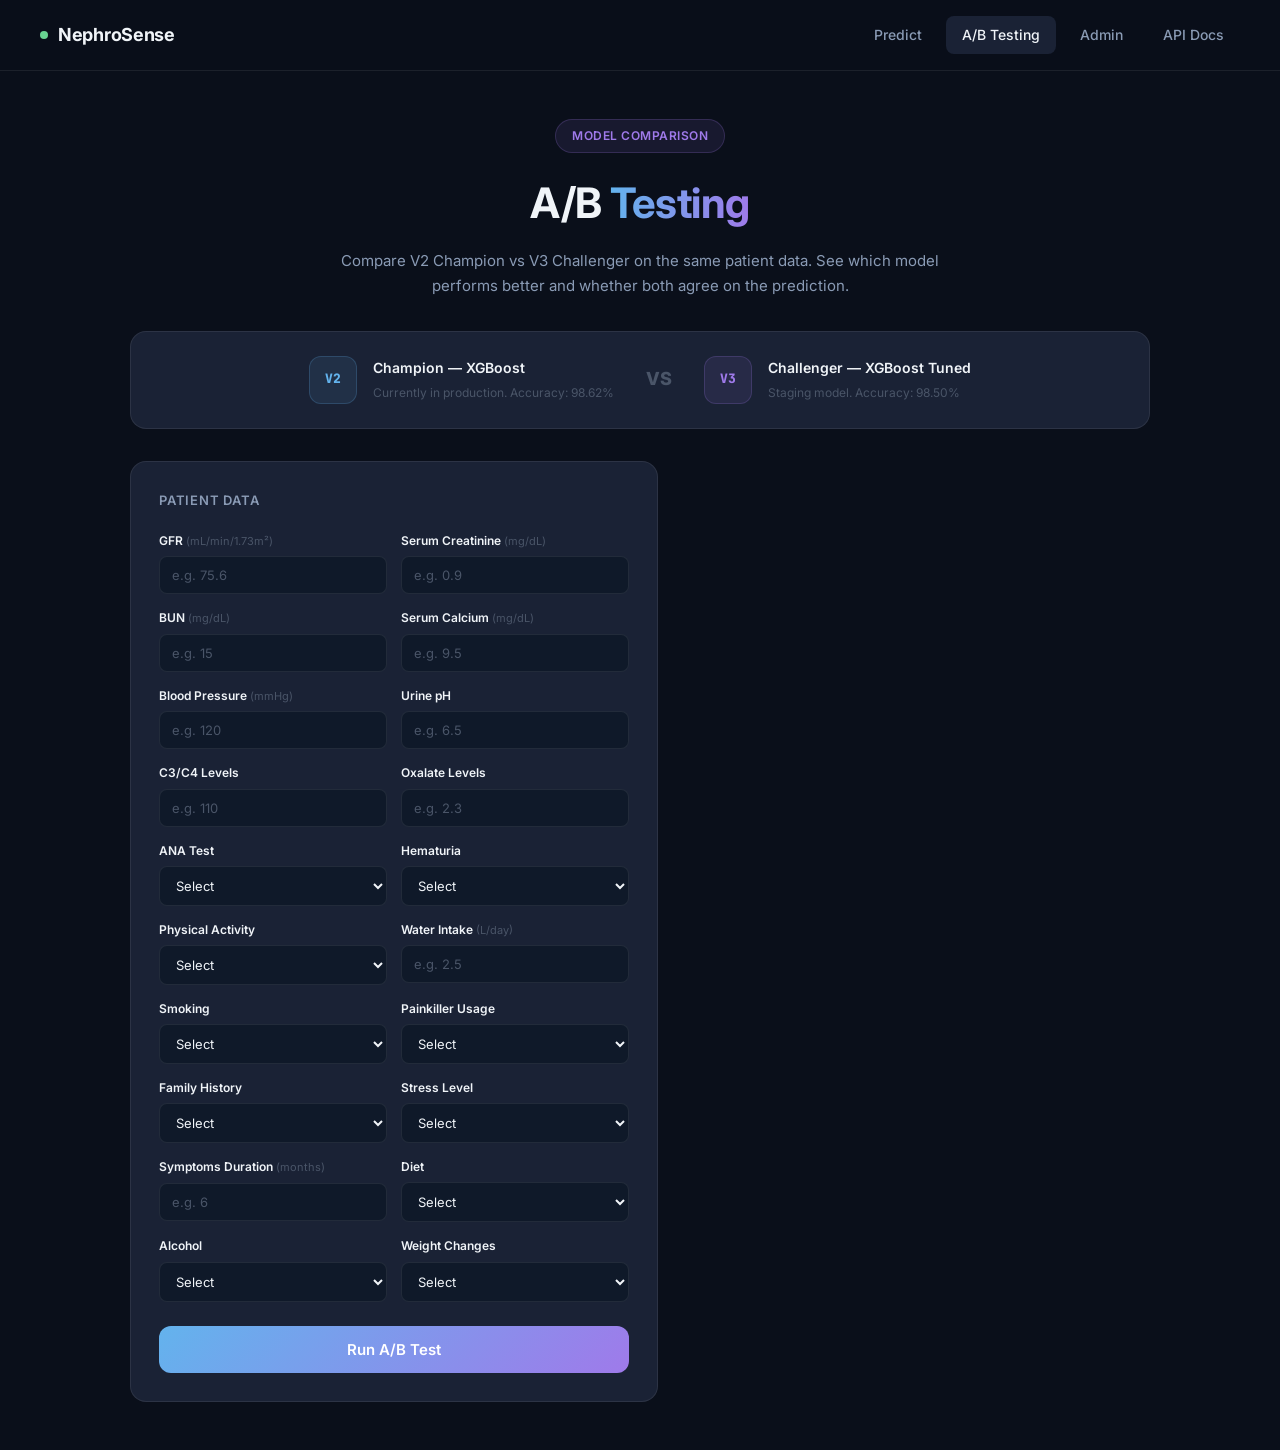
==== frontend/ab_test.html @ 29eca3bd "Initial commit: NephroSense CKD Prediction System" ====
<!DOCTYPE html>
<html lang="en">
<head>
    <meta charset="UTF-8">
    <meta name="viewport" content="width=device-width, initial-scale=1.0">
    <title>NephroSense — A/B Testing</title>
    <link rel="stylesheet" href="css/style.css">
    <link rel="stylesheet" href="css/ab_test.css">
</head>
<body>

    <!-- NAVBAR -->
    <nav class="navbar">
        <div class="nav-brand">
            <span class="brand-dot"></span>
            NephroSense
        </div>
        <div class="nav-links">
            <a href="index.html">Predict</a>
            <a href="ab_test.html" class="active">A/B Testing</a>
            <a href="admin.html">Admin</a>
            <a href="http://127.0.0.1:8000/docs" target="_blank">API Docs</a>
        </div>
    </nav>

    <main class="ab-container">

        <!-- HEADER -->
        <div class="ab-header">
            <div class="ab-badge">Model Comparison</div>
            <h1>A/B <span class="accent">Testing</span></h1>
            <p>Compare V2 Champion vs V3 Challenger on the same patient data. See which model performs better and whether both agree on the prediction.</p>
        </div>

        <!-- EXPLANATION -->
        <div class="ab-explainer">
            <div class="explainer-item">
                <div class="explainer-icon">V2</div>
                <div>
                    <div class="explainer-title">Champion — XGBoost</div>
                    <div class="explainer-desc">Currently in production. Accuracy: 98.62%</div>
                </div>
            </div>
            <div class="explainer-vs">VS</div>
            <div class="explainer-item">
                <div class="explainer-icon challenger">V3</div>
                <div>
                    <div class="explainer-title">Challenger — XGBoost Tuned</div>
                    <div class="explainer-desc">Staging model. Accuracy: 98.50%</div>
                </div>
            </div>
        </div>

        <!-- FORM + RESULTS -->
        <div class="ab-main">

            <!-- INPUT FORM -->
            <div class="ab-form-section">
                <div class="section-title">Patient Data</div>

                <form id="ab-form">
                    <div class="ab-form-grid">

                        <div class="form-group">
                            <label>GFR <span class="unit">(mL/min/1.73m²)</span></label>
                            <input type="number" name="gfr" placeholder="e.g. 75.6" step="0.01" required>
                        </div>

                        <div class="form-group">
                            <label>Serum Creatinine <span class="unit">(mg/dL)</span></label>
                            <input type="number" name="serum_creatinine" placeholder="e.g. 0.9" step="0.01" required>
                        </div>

                        <div class="form-group">
                            <label>BUN <span class="unit">(mg/dL)</span></label>
                            <input type="number" name="bun" placeholder="e.g. 15" step="0.1" required>
                        </div>

                        <div class="form-group">
                            <label>Serum Calcium <span class="unit">(mg/dL)</span></label>
                            <input type="number" name="serum_calcium" placeholder="e.g. 9.5" step="0.01" required>
                        </div>

                        <div class="form-group">
                            <label>Blood Pressure <span class="unit">(mmHg)</span></label>
                            <input type="number" name="blood_pressure" placeholder="e.g. 120" step="0.1" required>
                        </div>

                        <div class="form-group">
                            <label>Urine pH</label>
                            <input type="number" name="urine_ph" placeholder="e.g. 6.5" step="0.1" required>
                        </div>

                        <div class="form-group">
                            <label>C3/C4 Levels</label>
                            <input type="number" name="c3_c4" placeholder="e.g. 110" step="0.01" required>
                        </div>

                        <div class="form-group">
                            <label>Oxalate Levels</label>
                            <input type="number" name="oxalate_levels" placeholder="e.g. 2.3" step="0.01" required>
                        </div>

                        <div class="form-group">
                            <label>ANA Test</label>
                            <select name="ana" required>
                                <option value="">Select</option>
                                <option value="positive">Positive</option>
                                <option value="negative">Negative</option>
                            </select>
                        </div>

                        <div class="form-group">
                            <label>Hematuria</label>
                            <select name="hematuria" required>
                                <option value="">Select</option>
                                <option value="positive">Positive</option>
                                <option value="negative">Negative</option>
                            </select>
                        </div>

                        <div class="form-group">
                            <label>Physical Activity</label>
                            <select name="physical_activity" required>
                                <option value="">Select</option>
                                <option value="daily">Daily</option>
                                <option value="weekly">Weekly</option>
                                <option value="rarely">Rarely</option>
                            </select>
                        </div>

                        <div class="form-group">
                            <label>Water Intake <span class="unit">(L/day)</span></label>
                            <input type="number" name="water_intake" placeholder="e.g. 2.5" step="0.1" required>
                        </div>

                        <div class="form-group">
                            <label>Smoking</label>
                            <select name="smoking" required>
                                <option value="">Select</option>
                                <option value="yes">Yes</option>
                                <option value="no">No</option>
                            </select>
                        </div>

                        <div class="form-group">
                            <label>Painkiller Usage</label>
                            <select name="painkiller_usage" required>
                                <option value="">Select</option>
                                <option value="yes">Yes</option>
                                <option value="no">No</option>
                            </select>
                        </div>

                        <div class="form-group">
                            <label>Family History</label>
                            <select name="family_history" required>
                                <option value="">Select</option>
                                <option value="yes">Yes</option>
                                <option value="no">No</option>
                            </select>
                        </div>

                        <div class="form-group">
                            <label>Stress Level</label>
                            <select name="stress_level" required>
                                <option value="">Select</option>
                                <option value="low">Low</option>
                                <option value="moderate">Moderate</option>
                                <option value="high">High</option>
                            </select>
                        </div>

                        <div class="form-group">
                            <label>Symptoms Duration <span class="unit">(months)</span></label>
                            <input type="number" name="months" placeholder="e.g. 6" min="1" required>
                        </div>

                        <div class="form-group">
                            <label>Diet</label>
                            <select name="diet" required>
                                <option value="">Select</option>
                                <option value="balanced">Balanced</option>
                                <option value="high protein">High Protein</option>
                                <option value="low salt">Low Salt</option>
                            </select>
                        </div>

                        <div class="form-group">
                            <label>Alcohol</label>
                            <select name="alcohol" required>
                                <option value="">Select</option>
                                <option value="never">Never</option>
                                <option value="occasionally">Occasionally</option>
                                <option value="daily">Daily</option>
                            </select>
                        </div>

                        <div class="form-group">
                            <label>Weight Changes</label>
                            <select name="weight_changes" required>
                                <option value="">Select</option>
                                <option value="stable">Stable</option>
                                <option value="loss">Loss</option>
                                <option value="gain">Gain</option>
                            </select>
                        </div>

                    </div>

                    <button type="submit" class="btn-ab-test" id="btn-ab">
                        <span id="ab-btn-text">Run A/B Test</span>
                        <span id="ab-btn-loader" style="display:none">Comparing Models...</span>
                    </button>
                </form>
            </div>

            <!-- RESULTS -->
            <div class="ab-results-section" id="ab-results" style="display:none">

                <!-- AGREEMENT STATUS -->
                <div class="agreement-banner" id="agreement-banner">
                    <div class="agreement-icon" id="agreement-icon"></div>
                    <div class="agreement-text" id="agreement-text"></div>
                </div>

                <!-- COMPARISON CARDS -->
                <div class="comparison-row">

                    <!-- V2 -->
                    <div class="model-result-card" id="v2-card">
                        <div class="model-tag champion">Champion</div>
                        <div class="model-version">V2 — XGBoost</div>
                        <div class="model-stage" id="v2-stage">--</div>
                        <div class="model-stage-label" id="v2-label">--</div>
                        <div class="model-confidence">
                            <span class="conf-label">Confidence</span>
                            <span class="conf-value" id="v2-confidence">--</span>
                        </div>
                        <div class="conf-bar-wrap">
                            <div class="conf-bar-fill champion-bar" id="v2-bar"></div>
                        </div>
                    </div>

                    <!-- V3 -->
                    <div class="model-result-card" id="v3-card">
                        <div class="model-tag challenger">Challenger</div>
                        <div class="model-version">V3 — XGBoost Tuned</div>
                        <div class="model-stage" id="v3-stage">--</div>
                        <div class="model-stage-label" id="v3-label">--</div>
                        <div class="model-confidence">
                            <span class="conf-label">Confidence</span>
                            <span class="conf-value" id="v3-confidence">--</span>
                        </div>
                        <div class="conf-bar-wrap">
                            <div class="conf-bar-fill challenger-bar" id="v3-bar"></div>
                        </div>
                    </div>

                </div>

                <!-- WINNER -->
                <div class="winner-section" id="winner-section">
                    <div class="winner-label">Higher Confidence</div>
                    <div class="winner-value" id="winner-text">--</div>
                </div>

                <!-- RESET -->
                <button class="btn-reset" onclick="resetTest()">Test Again</button>

            </div>

        </div>

    </main>

    <script src="js/api.js"></script>
    <script src="js/ab_test.js"></script>
</body>
</html>
---- frontend/css/style.css ----
/* =============================================
   NEPHROSENSE — Common Styles
   ============================================= */

@import url('https://fonts.googleapis.com/css2?family=Inter:wght@300;400;500;600;700&family=JetBrains+Mono:wght@400;500&display=swap');

/* RESET */
*, *::before, *::after {
    margin: 0;
    padding: 0;
    box-sizing: border-box;
}

/* TOKENS */
:root {
    --bg-primary: #0a0f1a;
    --bg-secondary: #111827;
    --bg-card: #1a2235;
    --bg-input: #0f1929;
    --border: rgba(255, 255, 255, 0.08);
    --border-focus: rgba(99, 179, 237, 0.5);

    --accent-blue: #63b3ed;
    --accent-purple: #9f7aea;
    --accent-green: #68d391;
    --accent-red: #fc8181;
    --accent-yellow: #f6e05e;

    --text-primary: #f0f4f8;
    --text-secondary: #8a9bb5;
    --text-muted: #4a5568;

    --font-main: 'Inter', sans-serif;
    --font-mono: 'JetBrains Mono', monospace;

    --radius-sm: 8px;
    --radius-md: 12px;
    --radius-lg: 16px;
    --radius-xl: 24px;
}

body {
    font-family: var(--font-main);
    background: var(--bg-primary);
    color: var(--text-primary);
    min-height: 100vh;
    line-height: 1.6;
}

/* =============================================
   NAVBAR
   ============================================= */
.navbar {
    display: flex;
    align-items: center;
    justify-content: space-between;
    padding: 16px 40px;
    background: rgba(10, 15, 26, 0.95);
    border-bottom: 1px solid var(--border);
    position: sticky;
    top: 0;
    z-index: 100;
    backdrop-filter: blur(10px);
}

.nav-brand {
    display: flex;
    align-items: center;
    gap: 10px;
    font-size: 18px;
    font-weight: 700;
    color: var(--text-primary);
    letter-spacing: -0.3px;
}

.brand-dot {
    width: 8px;
    height: 8px;
    background: var(--accent-green);
    border-radius: 50%;
    animation: pulse 2s infinite;
}

@keyframes pulse {
    0%, 100% { opacity: 1; box-shadow: 0 0 0 0 rgba(104, 211, 145, 0.4); }
    50% { opacity: 0.7; box-shadow: 0 0 0 6px rgba(104, 211, 145, 0); }
}

.nav-links {
    display: flex;
    gap: 8px;
}

.nav-links a {
    color: var(--text-secondary);
    text-decoration: none;
    font-size: 14px;
    font-weight: 500;
    padding: 8px 16px;
    border-radius: var(--radius-sm);
    transition: all 0.2s;
}

.nav-links a:hover,
.nav-links a.active {
    color: var(--text-primary);
    background: var(--bg-card);
}

/* =============================================
   ACCENT
   ============================================= */
.accent {
    background: linear-gradient(90deg, var(--accent-blue), var(--accent-purple));
    -webkit-background-clip: text;
    background-clip: text;
    color: transparent;
}

/* =============================================
   BUTTONS — Common
   ============================================= */
.btn-back,
.btn-next,
.btn-predict {
    padding: 12px 28px;
    border-radius: var(--radius-md);
    font-size: 15px;
    font-weight: 600;
    font-family: var(--font-main);
    cursor: pointer;
    transition: all 0.2s;
    border: none;
}

.btn-back {
    background: transparent;
    color: var(--text-secondary);
    border: 1px solid var(--border);
}

.btn-back:hover {
    border-color: var(--accent-blue);
    color: var(--accent-blue);
}

.btn-next {
    background: linear-gradient(135deg, var(--accent-blue), var(--accent-purple));
    color: white;
    margin-left: auto;
}

.btn-next:hover {
    transform: translateY(-1px);
    box-shadow: 0 8px 24px rgba(99, 179, 237, 0.3);
}

.btn-predict {
    background: linear-gradient(135deg, #38a169, #2f855a);
    color: white;
    margin-left: auto;
}

.btn-predict:hover {
    transform: translateY(-1px);
    box-shadow: 0 8px 24px rgba(56, 161, 105, 0.3);
}

/* =============================================
   SCROLLBAR
   ============================================= */
::-webkit-scrollbar {
    width: 6px;
}

::-webkit-scrollbar-track {
    background: var(--bg-primary);
}

::-webkit-scrollbar-thumb {
    background: var(--bg-card);
    border-radius: 3px;
}
---- frontend/css/ab_test.css ----
/* =============================================
   NEPHROSENSE — A/B Testing Page Styles
   ============================================= */

.ab-container {
    max-width: 1100px;
    margin: 0 auto;
    padding: 48px 40px;
    display: flex;
    flex-direction: column;
    gap: 32px;
}

/* HEADER */
.ab-header {
    text-align: center;
}

.ab-badge {
    display: inline-block;
    background: rgba(159, 122, 234, 0.1);
    border: 1px solid rgba(159, 122, 234, 0.2);
    color: var(--accent-purple);
    font-size: 12px;
    font-weight: 600;
    padding: 6px 16px;
    border-radius: 20px;
    letter-spacing: 0.5px;
    text-transform: uppercase;
    margin-bottom: 16px;
}

.ab-header h1 {
    font-size: 42px;
    font-weight: 700;
    letter-spacing: -0.5px;
    margin-bottom: 12px;
}

.ab-header p {
    color: var(--text-secondary);
    font-size: 15px;
    line-height: 1.7;
    max-width: 600px;
    margin: 0 auto;
}

/* EXPLAINER */
.ab-explainer {
    display: flex;
    align-items: center;
    justify-content: center;
    gap: 24px;
    background: var(--bg-card);
    border: 1px solid var(--border);
    border-radius: var(--radius-lg);
    padding: 24px 40px;
}

.explainer-item {
    display: flex;
    align-items: center;
    gap: 16px;
}

.explainer-icon {
    width: 48px;
    height: 48px;
    border-radius: var(--radius-md);
    background: rgba(99, 179, 237, 0.1);
    border: 1px solid rgba(99, 179, 237, 0.2);
    color: var(--accent-blue);
    font-size: 13px;
    font-weight: 800;
    font-family: var(--font-mono);
    display: flex;
    align-items: center;
    justify-content: center;
}

.explainer-icon.challenger {
    background: rgba(159, 122, 234, 0.1);
    border-color: rgba(159, 122, 234, 0.2);
    color: var(--accent-purple);
}

.explainer-title {
    font-size: 14px;
    font-weight: 600;
    color: var(--text-primary);
    margin-bottom: 4px;
}

.explainer-desc {
    font-size: 12px;
    color: var(--text-muted);
}

.explainer-vs {
    font-size: 18px;
    font-weight: 800;
    color: var(--text-muted);
    padding: 0 8px;
}

/* MAIN LAYOUT */
.ab-main {
    display: grid;
    grid-template-columns: 1fr 1fr;
    gap: 24px;
    align-items: start;
}

/* FORM SECTION */
.ab-form-section {
    background: var(--bg-card);
    border: 1px solid var(--border);
    border-radius: var(--radius-lg);
    padding: 28px;
}

.section-title {
    font-size: 13px;
    font-weight: 600;
    color: var(--text-secondary);
    text-transform: uppercase;
    letter-spacing: 0.8px;
    margin-bottom: 20px;
}

.ab-form-grid {
    display: grid;
    grid-template-columns: 1fr 1fr;
    gap: 14px;
    margin-bottom: 24px;
}

.form-group {
    display: flex;
    flex-direction: column;
    gap: 6px;
}

.form-group label {
    font-size: 12px;
    font-weight: 600;
    color: var(--text-primary);
}

.unit {
    font-weight: 400;
    color: var(--text-muted);
    font-size: 11px;
}

.form-group input,
.form-group select {
    background: var(--bg-input);
    border: 1px solid var(--border);
    border-radius: var(--radius-sm);
    padding: 10px 12px;
    color: var(--text-primary);
    font-size: 13px;
    font-family: var(--font-main);
    outline: none;
    transition: all 0.2s;
}

.form-group input:focus,
.form-group select:focus {
    border-color: var(--border-focus);
    box-shadow: 0 0 0 3px rgba(99, 179, 237, 0.08);
}

.form-group input::placeholder {
    color: var(--text-muted);
}

.form-group select option {
    background: var(--bg-secondary);
}

/* AB TEST BUTTON */
.btn-ab-test {
    width: 100%;
    padding: 14px;
    background: linear-gradient(135deg, var(--accent-blue), var(--accent-purple));
    color: white;
    border: none;
    border-radius: var(--radius-md);
    font-size: 15px;
    font-weight: 600;
    font-family: var(--font-main);
    cursor: pointer;
    transition: all 0.2s;
}

.btn-ab-test:hover {
    transform: translateY(-1px);
    box-shadow: 0 8px 24px rgba(99, 179, 237, 0.3);
}

.btn-ab-test:disabled {
    opacity: 0.6;
    cursor: not-allowed;
    transform: none;
}

/* RESULTS SECTION */
.ab-results-section {
    display: flex;
    flex-direction: column;
    gap: 16px;
}

/* AGREEMENT BANNER */
.agreement-banner {
    border-radius: var(--radius-md);
    padding: 16px 20px;
    display: flex;
    align-items: center;
    gap: 12px;
}

.agreement-banner.agree {
    background: rgba(104, 211, 145, 0.08);
    border: 1px solid rgba(104, 211, 145, 0.2);
}

.agreement-banner.disagree {
    background: rgba(252, 129, 129, 0.08);
    border: 1px solid rgba(252, 129, 129, 0.2);
}

.agreement-icon {
    font-size: 24px;
}

.agreement-text {
    font-size: 14px;
    font-weight: 500;
    line-height: 1.5;
}

.agreement-banner.agree .agreement-text {
    color: var(--accent-green);
}

.agreement-banner.disagree .agreement-text {
    color: var(--accent-red);
}

/* COMPARISON CARDS */
.comparison-row {
    display: grid;
    grid-template-columns: 1fr 1fr;
    gap: 14px;
}

.model-result-card {
    background: var(--bg-card);
    border: 1px solid var(--border);
    border-radius: var(--radius-lg);
    padding: 24px;
    display: flex;
    flex-direction: column;
    gap: 10px;
    transition: border-color 0.3s;
}

.model-result-card.winner {
    border-color: rgba(104, 211, 145, 0.4);
}

.model-tag {
    font-size: 10px;
    font-weight: 700;
    padding: 4px 10px;
    border-radius: 20px;
    text-transform: uppercase;
    letter-spacing: 0.5px;
    display: inline-block;
    width: fit-content;
}

.model-tag.champion {
    background: rgba(99, 179, 237, 0.1);
    color: var(--accent-blue);
    border: 1px solid rgba(99, 179, 237, 0.2);
}

.model-tag.challenger {
    background: rgba(159, 122, 234, 0.1);
    color: var(--accent-purple);
    border: 1px solid rgba(159, 122, 234, 0.2);
}

.model-version {
    font-size: 12px;
    color: var(--text-muted);
}

.model-stage {
    font-size: 48px;
    font-weight: 800;
    font-family: var(--font-mono);
    background: linear-gradient(135deg, var(--accent-blue), var(--accent-purple));
    -webkit-background-clip: text;
    background-clip: text;
    color: transparent;
    line-height: 1;
}

.model-stage-label {
    font-size: 12px;
    color: var(--text-secondary);
    line-height: 1.4;
}

.model-confidence {
    display: flex;
    justify-content: space-between;
    align-items: center;
    margin-top: 8px;
}

.conf-label {
    font-size: 11px;
    color: var(--text-muted);
    text-transform: uppercase;
    letter-spacing: 0.5px;
}

.conf-value {
    font-size: 16px;
    font-weight: 700;
    font-family: var(--font-mono);
    color: var(--accent-green);
}

.conf-bar-wrap {
    height: 4px;
    background: var(--border);
    border-radius: 2px;
    overflow: hidden;
}

.conf-bar-fill {
    height: 100%;
    border-radius: 2px;
    transition: width 0.8s ease;
    width: 0%;
}

.champion-bar {
    background: linear-gradient(90deg, var(--accent-blue), #4299e1);
}

.challenger-bar {
    background: linear-gradient(90deg, var(--accent-purple), #805ad5);
}

/* WINNER */
.winner-section {
    background: rgba(104, 211, 145, 0.05);
    border: 1px solid rgba(104, 211, 145, 0.15);
    border-radius: var(--radius-md);
    padding: 16px 20px;
    text-align: center;
}

.winner-label {
    font-size: 11px;
    color: var(--text-muted);
    text-transform: uppercase;
    letter-spacing: 0.5px;
    margin-bottom: 6px;
}

.winner-value {
    font-size: 16px;
    font-weight: 700;
    color: var(--accent-green);
}

/* RESET BUTTON */
.btn-reset {
    width: 100%;
    padding: 12px;
    background: transparent;
    color: var(--text-secondary);
    border: 1px solid var(--border);
    border-radius: var(--radius-md);
    font-size: 14px;
    font-weight: 600;
    font-family: var(--font-main);
    cursor: pointer;
    transition: all 0.2s;
}

.btn-reset:hover {
    border-color: var(--accent-blue);
    color: var(--accent-blue);
}
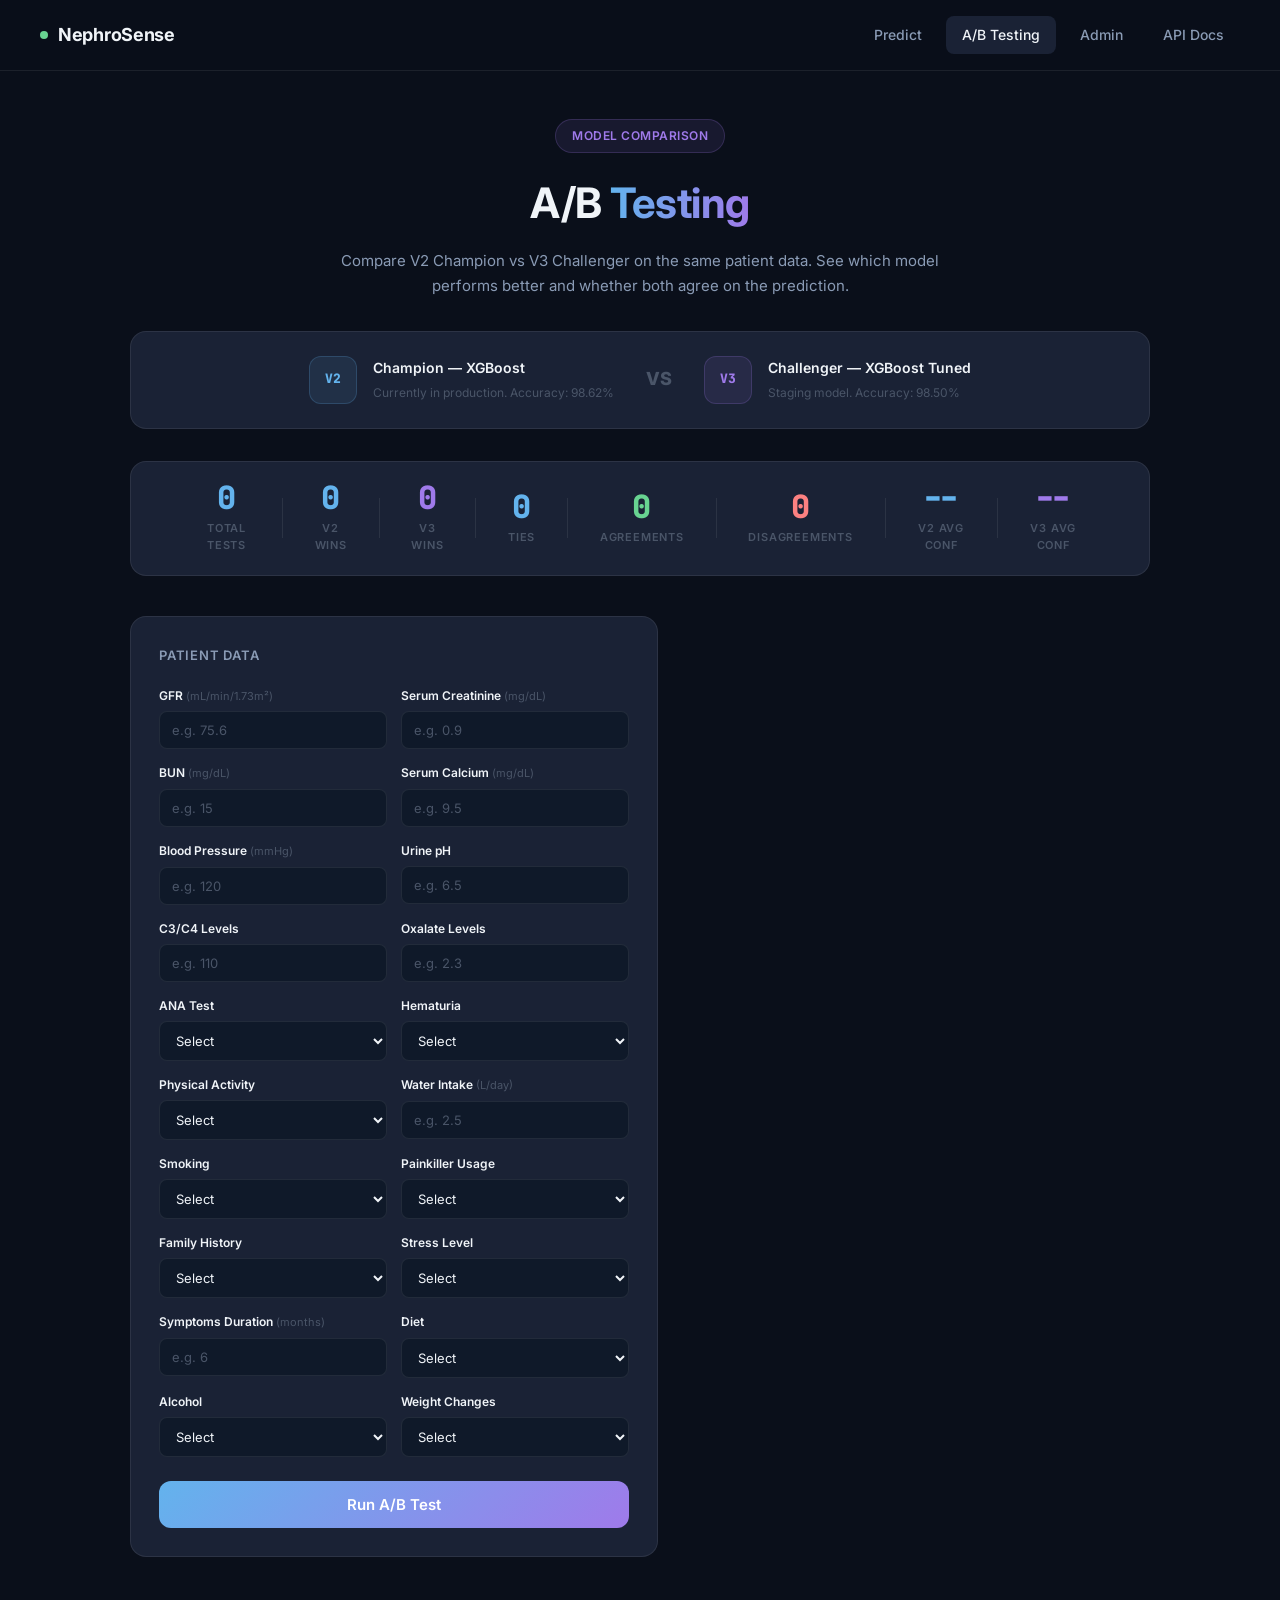
==== commit 4e56b370: "Feature: Gemini LLM integration, auto rollback, A/B testing stats" ====
--- a/frontend/ab_test.html
+++ b/frontend/ab_test.html
@@ -6,6 +6,47 @@
     <title>NephroSense — A/B Testing</title>
     <link rel="stylesheet" href="css/style.css">
     <link rel="stylesheet" href="css/ab_test.css">
+    <style>
+        /* Stats Bar */
+        .stats-bar {
+            display: flex;
+            align-items: center;
+            justify-content: center;
+            background: var(--bg-card);
+            border: 1px solid var(--border);
+            border-radius: var(--radius-lg);
+            padding: 20px 40px;
+            margin-bottom: 8px;
+        }
+        .stat-item {
+            text-align: center;
+            padding: 0 32px;
+        }
+        .stat-num {
+            font-size: 32px;
+            font-weight: 800;
+            font-family: var(--font-mono);
+            color: var(--accent-blue);
+            line-height: 1;
+            margin-bottom: 6px;
+        }
+        .stat-label {
+            font-size: 11px;
+            color: var(--text-muted);
+            text-transform: uppercase;
+            letter-spacing: 0.8px;
+            font-weight: 600;
+        }
+        .stat-divider {
+            width: 1px;
+            height: 40px;
+            background: var(--border);
+        }
+        .champion-color { color: var(--accent-blue) !important; }
+        .challenger-color { color: var(--accent-purple) !important; }
+        .agree-color { color: var(--accent-green) !important; }
+        .disagree-color { color: var(--accent-red) !important; }
+    </style>
 </head>
 <body>
 
@@ -19,7 +60,7 @@
             <a href="index.html">Predict</a>
             <a href="ab_test.html" class="active">A/B Testing</a>
             <a href="admin.html">Admin</a>
-            <a href="http://127.0.0.1:8000/docs" target="_blank">API Docs</a>
+            <a href="https://nephrosense-production.up.railway.app/docs" target="_blank">API Docs</a>
         </div>
     </nav>
 
@@ -51,6 +92,49 @@
             </div>
         </div>
 
+        <!-- LIVE STATS BAR -->
+        <div class="stats-bar">
+            <div class="stat-item">
+                <div class="stat-num" id="total-tests">0</div>
+                <div class="stat-label">Total Tests</div>
+            </div>
+            <div class="stat-divider"></div>
+            <div class="stat-item">
+                <div class="stat-num champion-color" id="v2-wins">0</div>
+                <div class="stat-label">V2 Wins</div>
+            </div>
+            <div class="stat-divider"></div>
+            <div class="stat-item">
+                <div class="stat-num challenger-color" id="v3-wins">0</div>
+                <div class="stat-label">V3 Wins</div>
+            </div>
+            <div class="stat-divider"></div>
+            <div class="stat-item">
+                <div class="stat-num" id="stat-ties">0</div>
+                <div class="stat-label">Ties</div>
+            </div>
+            <div class="stat-divider"></div>
+            <div class="stat-item">
+                <div class="stat-num agree-color" id="stat-agreements">0</div>
+                <div class="stat-label">Agreements</div>
+            </div>
+            <div class="stat-divider"></div>
+            <div class="stat-item">
+                <div class="stat-num disagree-color" id="stat-disagreements">0</div>
+                <div class="stat-label">Disagreements</div>
+            </div>
+            <div class="stat-divider"></div>
+            <div class="stat-item">
+                <div class="stat-num champion-color" id="v2-avg-conf">--</div>
+                <div class="stat-label">V2 Avg Conf</div>
+            </div>
+            <div class="stat-divider"></div>
+            <div class="stat-item">
+                <div class="stat-num challenger-color" id="v3-avg-conf">--</div>
+                <div class="stat-label">V3 Avg Conf</div>
+            </div>
+        </div>
+
         <!-- FORM + RESULTS -->
         <div class="ab-main">
 
@@ -218,16 +302,12 @@
             <!-- RESULTS -->
             <div class="ab-results-section" id="ab-results" style="display:none">
 
-                <!-- AGREEMENT STATUS -->
                 <div class="agreement-banner" id="agreement-banner">
                     <div class="agreement-icon" id="agreement-icon"></div>
                     <div class="agreement-text" id="agreement-text"></div>
                 </div>
 
-                <!-- COMPARISON CARDS -->
                 <div class="comparison-row">
-
-                    <!-- V2 -->
                     <div class="model-result-card" id="v2-card">
                         <div class="model-tag champion">Champion</div>
                         <div class="model-version">V2 — XGBoost</div>
@@ -242,7 +322,6 @@
                         </div>
                     </div>
 
-                    <!-- V3 -->
                     <div class="model-result-card" id="v3-card">
                         <div class="model-tag challenger">Challenger</div>
                         <div class="model-version">V3 — XGBoost Tuned</div>
@@ -256,16 +335,13 @@
                             <div class="conf-bar-fill challenger-bar" id="v3-bar"></div>
                         </div>
                     </div>
-
-                </div>
-
-                <!-- WINNER -->
+                </div>
+
                 <div class="winner-section" id="winner-section">
                     <div class="winner-label">Higher Confidence</div>
                     <div class="winner-value" id="winner-text">--</div>
                 </div>
 
-                <!-- RESET -->
                 <button class="btn-reset" onclick="resetTest()">Test Again</button>
 
             </div>
